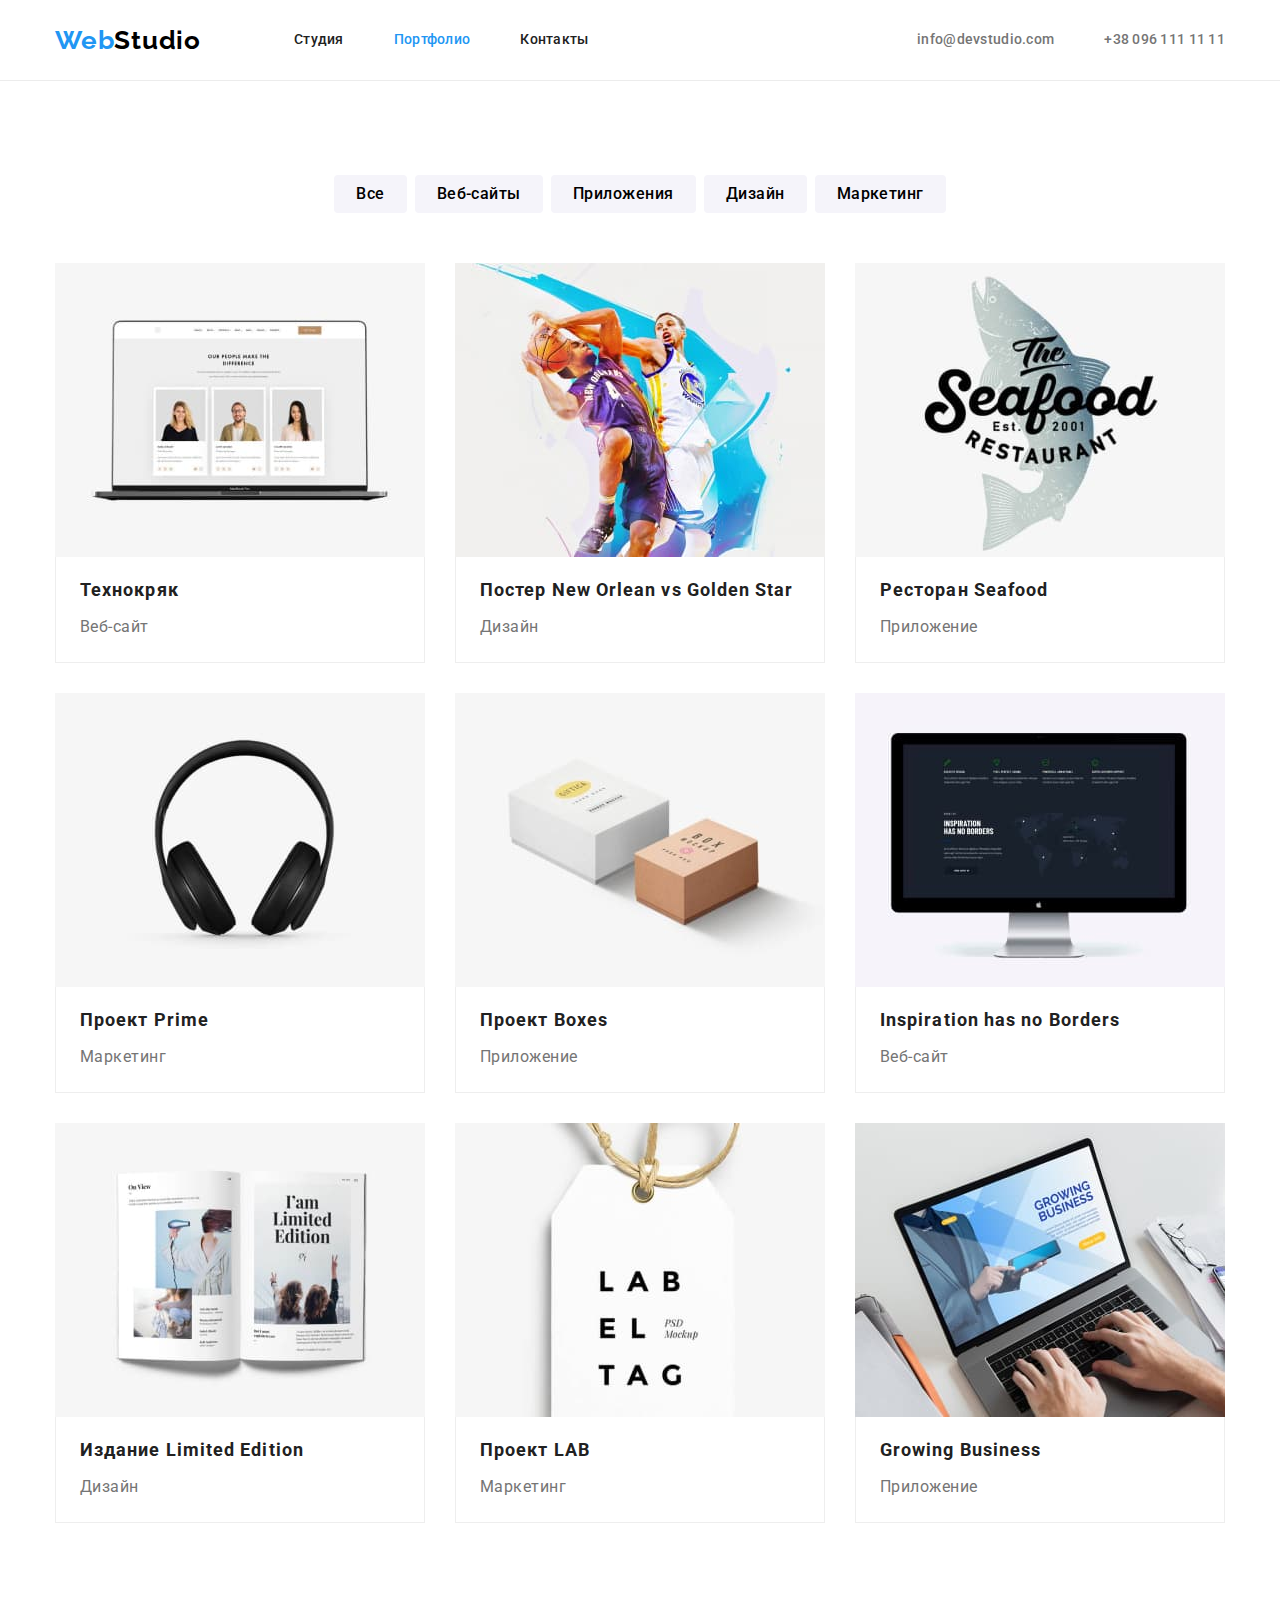
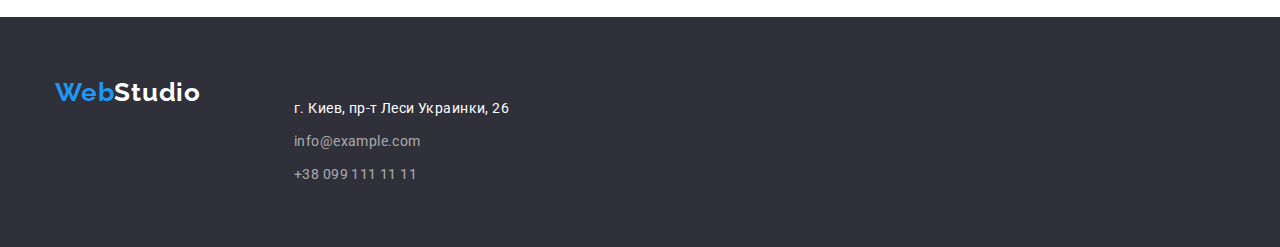
==== portfolio.html @ b8e67789 "додано фон та іконки" ====
<!DOCTYPE html>
<html lang="ru">

<head>
    <meta charset="UTF-8">
    <meta http-equiv="X-UA-Compatible" content="IE=edge">
    <meta name="viewport" content="width=device-width, initial-scale=1.0">
    <link rel="stylesheet" href="https://cdnjs.cloudflare.com/ajax/libs/modern-normalize/1.0.0/modern-normalize.min.css" />
    <link rel="stylesheet" href="./css/styles.css" />
    <link rel="preconnect" href="https://fonts.googleapis.com">
    <link rel="preconnect" href="https://fonts.gstatic.com" crossorigin>
    <link href="https://fonts.googleapis.com/css2?family=Raleway:wght@700&family=Roboto:wght@400;500;700;900&display=swap"
        rel="stylesheet">
    <title>Студия</title>
</head>

<body>
    <header class="header-frame">
        <div class="container flex-list">
            <nav class="flex-list">
                <a href="" class="logo links"><span class="logo-blue">Web</span>Studio</a>
                <ul class="flex-list list">
                    <li class="item"><a class="header-links links" href="./index.html">Студия</a></li>
                    <li class="item"><a class="header-links links active-page" href="./portfolio.html">Портфолио</a></li>
                    <li class="item"><a class="header-links links" href="">Контакты</a></li>
                </ul>
            </nav>
            <ul class="flex-list list flex-contacts">
                <li class="item"><a class="header-links links header-contacts"
                        href="mailto:info@devstudio.com">info@devstudio.com</a>
                </li>
                <li class="item"><a class="header-links links header-contacts" href="tel:+380961111111">+38 096 111 11
                        11</a></li>
            </ul>
        </div>
    </header>
    <main>
        <section class="portfolio section">
            <div class="container">
                <h1 class="hidden">Портфолио</h1>
                <ul class="portfolio-btn-list list">
                    <li class="item"><button type="button" class="portfolio-btn">Все</button></li>
                    <li class="item"><button type="button" class="portfolio-btn">Веб-сайты</button></li>
                    <li class="item"><button type="button" class="portfolio-btn">Приложения</button></li>
                    <li class="item"><button type="button" class="portfolio-btn">Дизайн</button></li>
                    <li class="item"><button type="button" class="portfolio-btn">Маркетинг</button></li>
                </ul>
                <ul class="portfolio-list list">
                    <li class="item">
                        <img class="portfolio-img" src="./images/img-p-1.jpg" alt="Технокряк" width="370">
                        <div class="portfolio-card">
                            <h2 class="portfolio-title">Технокряк</h2>
                            <p class="portfolio-text">Веб-сайт</p>
                        </div>
                    </li>
                    <li class="item">
                        <img class="portfolio-img" src="./images/img-p-2.jpg" alt="Постер New Orlean vs Golden Star" width="370">
                        <div class="portfolio-card">
                            <h2 class="portfolio-title">Постер New Orlean vs Golden Star</h2>
                            <p class="portfolio-text">Дизайн</p>
                        </div>
                    </li>
                    <li class="item">
                        <img class="portfolio-img" src="./images/img-p-3.jpg" alt="Ресторан Seafood" width="370">
                        <div class="portfolio-card">
                            <h2 class="portfolio-title">Ресторан Seafood</h2>
                            <p class="portfolio-text">Приложение</p>
                        </div>
                    </li>
                    <li class="item">
                        <img class="portfolio-img" src="./images/img-p-4.jpg" alt="Проект Prime" width="370">
                        <div class="portfolio-card">
                            <h2 class="portfolio-title">Проект Prime</h2>
                            <p class="portfolio-text">Маркетинг</p>
                        </div>
                    </li>
                    <li class="item">
                        <img class="portfolio-img" src="./images/img-p-5.jpg" alt="Проект Boxes" width="370">
                        <div class="portfolio-card">
                            <h2 class="portfolio-title">Проект Boxes</h2>
                            <p class="portfolio-text">Приложение</p>
                        </div>
                    </li>
                    <li class="item">
                        <img class="portfolio-img" src="./images/img-p-6.jpg" alt="Inspiration has no Borders" width="370">
                        <div class="portfolio-card">
                            <h2 class="portfolio-title">Inspiration has no Borders</h2>
                            <p class="portfolio-text">Веб-сайт</p>
                        </div>
                    </li>
                    <li class="item">
                        <img class="portfolio-img" src="./images/img-p-7.jpg" alt="Издание Limited Edition" width="370">
                        <div class="portfolio-card">
                            <h2 class="portfolio-title">Издание Limited Edition</h2>
                            <p class="portfolio-text">Дизайн</p>
                        </div>
                    </li>
                    <li class="item">
                        <img class="portfolio-img" src="./images/img-p-8.jpg" alt="Проект LAB" width="370">
                        <div class="portfolio-card">
                            <h2 class="portfolio-title">Проект LAB</h2>
                            <p class="portfolio-text">Маркетинг</p>
                        </div>
                    </li>
                    <li class="item">
                        <img class="portfolio-img" src="./images/img-p-9.jpg" alt="Growing Business" width="370">
                        <div class="portfolio-card">
                            <h2 class="portfolio-title">Growing Business</h2>
                            <p class="portfolio-text">Приложение</p>
                        </div>
                    </li>
                </ul>
            </div>
        </section>
    </main>
    <footer class="footer-block">
        <div class="container">
            <a href="" class="logo footer-logo links"><span class="logo-blue">Web</span>Studio</a>
            <address>
                <ul class="footer-list list">
                    <li class="item">
                        <p class="contact postmail">г. Киев, пр-т Леси Украинки, 26</p>
                    </li>
                    <li class="item"><a class="contact email-phone links"
                            href="mailto:info@example.com">info@example.com</a></li>
                    <li class="item"><a class="contact email-phone links" href="tel:+380991111111">+38 099 111 11 11</a>
                    </li>
                </ul>
            </address>
        </div>
    </footer>
</body>
   
</html>
---- css/styles.css ----
:root {
    --primary-text-color: #212121;
    --secondary-text-color: #757575;
    --blue-text-color: #2196f3;
    --white-text-color: #ffffff;
    --black-text-color: #000000;
    --primary-bg-color: #ffffff;
    --secondary-bg-color: #2f303a;
    --button-bg-color: #2196f3;
    --button-portfolio-bg-color: #f5f4fa;
}

body {
    color: var(--primary-text-color);
    background-color: var(--primary-bg-color);
    font-family: 'Roboto', sans-serif;
}

h1, h2, h3, h4, h5, h6, p, ul {
    margin: 0;
    padding: 0;
}

.list {
    list-style: none;
}

.container {
    width: 1200px;
    margin: 0 auto;
    padding: 0 15px;
}

.logo {
    display: block;
    margin-right: 93px;   
    font-family: 'Raleway', sans-serif;
    font-weight: 700;
    font-size: 26px;
    line-height: 1.19;
    letter-spacing: 0.03em;
    text-decoration: none;
    color: var(--black-text-color);
}

.logo-blue {
    color: var(--blue-text-color);
}

.flex-list {
    display: flex;
    align-items: center;
}

.header-links {
    display: block;
    padding: 32px 0;
    align-items: center;
    font-weight: 500;
    font-size: 14px;
    line-height: 1.14;
    letter-spacing: 0.02em;
    text-decoration: none;
    color: var(--primary-text-color);
}

.flex-list .item + .item {
    margin-left: 50px;
}

.flex-contacts {
    display: flex;
    margin-left: auto;
}

.header-frame {
    border-bottom: 1px solid #ECECEC ;
}

.active-page {
    color: var(--blue-text-color);
}

.links:hover,
.links:focus {
    color: var(--blue-text-color);
}

.header-contacts {
    color: var(--secondary-text-color)
}

.icon-header {
    margin-right: 10px;
}

.hero {
    max-width: 1600px;
    margin-left: auto;
    margin-right: auto;
    background-position: center;
    background-size: cover;
    background-image: linear-gradient(rgba(0, 0, 0, 0.2), rgba(47, 48, 58, 0.4)),url(../images/background.jpg);
    text-align: center;
    padding-top: 200px;
    padding-bottom: 200px;
}

.hero-title {
    display: block;
    width: 700px;
    margin-left: auto;
    margin-right: auto;
    margin-bottom: 30px;
    font-weight: 900;
    font-size: 44px;
    line-height: 1.36;
    text-align: center;
    letter-spacing: 0.06em;
    text-transform: uppercase;
    color: var(--white-text-color);
}

.hero-btn {
    width: 200px;
    height: 50px;
    border: none;
    box-shadow: 0px 4px 4px rgba(0, 0, 0, 0.15);
    border-radius: 4px;
    font-family: 'Roboto';
    font-weight: 700;
    font-size: 16px;
    line-height: 1.88;
    letter-spacing: 0.06em;
    color: var(--white-text-color);
    background-color: var(--button-bg-color);
    cursor: pointer;
}

.hero-btn:hover,
.hero-btn:focus {
    color: var(--black-text-color);
}

.section {
    padding-top: 94px;
    padding-bottom: 94px;
}

.section-title {
    margin-bottom: 50px;
    font-weight: 700;
    font-size: 36px;
    line-height: 1.17;
    text-align: center;
    letter-spacing: 0.03em;
}

.futures-icons {
    margin: 25px 100px;
}

.container-futures-icons {
    width: 270px;
    margin-bottom: 30px;
    background: #F5F4FA;
    border-radius: 4px;
}

.futures-title {
    margin-bottom: 10px;
    font-weight: 700;
    font-size: 14px;
    line-height: 1.14;
    letter-spacing: 0.03em;
    text-transform: uppercase;
}

.hidden  {
    display: none;
}

.section-list {
    display: flex;
}

.section-list .item + .item {
    margin-left: 30px;
}

.futures .section-list .item {
    width: 270px;
}

.futures-text {
    font-size: 14px;
    line-height: 1.71;
    letter-spacing: 0.03em;
    color: var(--secondary-text-color);
}

.works {
    padding-top: 0;
}

.works-img{
    display: block;
    max-width: 100%;
    height: auto;
}

.team {
    background-color: var(--button-portfolio-bg-color);
}

.team-img {
    margin-bottom: 30px;
}

.team-name {
    font-size: 16px;
    font-weight: 500;
    line-height: 1.19;
    text-align: center;
    letter-spacing: 0.03em;
}

.team-profession {
    display: block;
    margin-top: 10px;
    margin-bottom: 0px;
    font-size: 16px;
    font-weight: 400;
    color: var(--secondary-text-color);
}

.team-item {
    box-shadow: 0px 1px 3px rgba(0, 0, 0, 0.12), 0px 1px 1px rgba(0, 0, 0, 0.14), 0px 2px 1px rgba(0, 0, 0, 0.2);
    border-bottom: 1px solid #ECECEC;
    border-radius: 0px 0px 4px 4px;
    background-color: var(--primary-bg-color);
}

.team-icons {
    padding: 12px;
    background: none;
    border: none;
    border-radius: 50%;
}

.container-team-icons {
    display: flex;
    width: 206px;
    justify-content: space-between;
    margin-top: 16px;
    margin-bottom: 32px;
    margin-left: 30px;
    margin-right: 30px;
}

.clients-icons {
    margin: 16px 32px;
}

.container-clients-icons {
    width: 170px;
    border: 1px solid #AFB1B8;
    border-radius: 4px;
}

.footer-block {
    background-color: var(--secondary-bg-color);
    padding-top: 60px;
    padding-bottom: 60px;
}

.contact {
    font-size: 14px;
    line-height: 1.71;
    letter-spacing: 0.03em;
    color: var(--white-text-color);
    font-style: normal;
    text-decoration: none;
}

.postmail {
    color: var(--white-text-color);
}

.email-phone {
    color: rgba(255, 255, 255, 0.6);
}

.footer-logo {
    color: var(--white-text-color);
}

address {
    margin-top: 20px;
}

.footer-list .item + .item {
    margin-top: 9px;
}

.footer-block .container {
    display: flex;
}

.join-text {
    font-weight: 700;
    font-size: 14px;
    line-height: 1.14;
    letter-spacing: 0.03em;
    text-transform: uppercase;
    color: var(--white-text-color);
}

.footer-join {
    margin-left: 70px;
}

.container-join-icons {
    margin-top: 20px;
}

.join-icons {
    padding: 12px;
    border: none;
    border-radius: 50%;
    background: rgba(255, 255, 255, 0.1);
}

.portfolio-btn {
    padding: 6px 22px;
    font-family: 'Roboto';
    font-weight: 500;
    font-size: 16px;
    line-height: 1.62;
    text-align: center;
    letter-spacing: 0.03em;
    background-color: var(--button-portfolio-bg-color);
    border-radius: 4px;
    border: 0;
    cursor: pointer;
}

.portfolio-btn:hover,
.portfolio-btn:focus {
    color: var(--white-text-color);
    background-color: var(--button-bg-color);
}

.portfolio-title {
    font-weight: 700;
    font-size: 18px;
    line-height: 2;
    letter-spacing: 0.06em;
}

.portfolio-text {
    display: block;
    margin-top: 4px;    
    line-height: 1.88;
    letter-spacing: 0.03em;
    color: var(--secondary-text-color);
}

.portfolio-btn-list {
    display: flex;
    justify-content: center;
    align-content: flex-start;
    margin-bottom: 50px;
}

.portfolio-btn-list .item + .item{
    margin-left: 8px;
}

.portfolio-list {
    display: flex;
    flex-wrap: wrap;
    gap: 30px;
}

.portfolio-list .item {
    flex-basis: calc((100% - 60px) / 3);
}

.portfolio-card {
    padding: 20px 24px;
    width: 370px;
    margin: 0;
    margin-top: -5px;
    border-left: 1px solid #EEEEEE;
    border-right: 1px solid #EEEEEE;
    border-bottom: 1px solid #EEEEEE;
}

.portfolio-img {
    display: block;
}
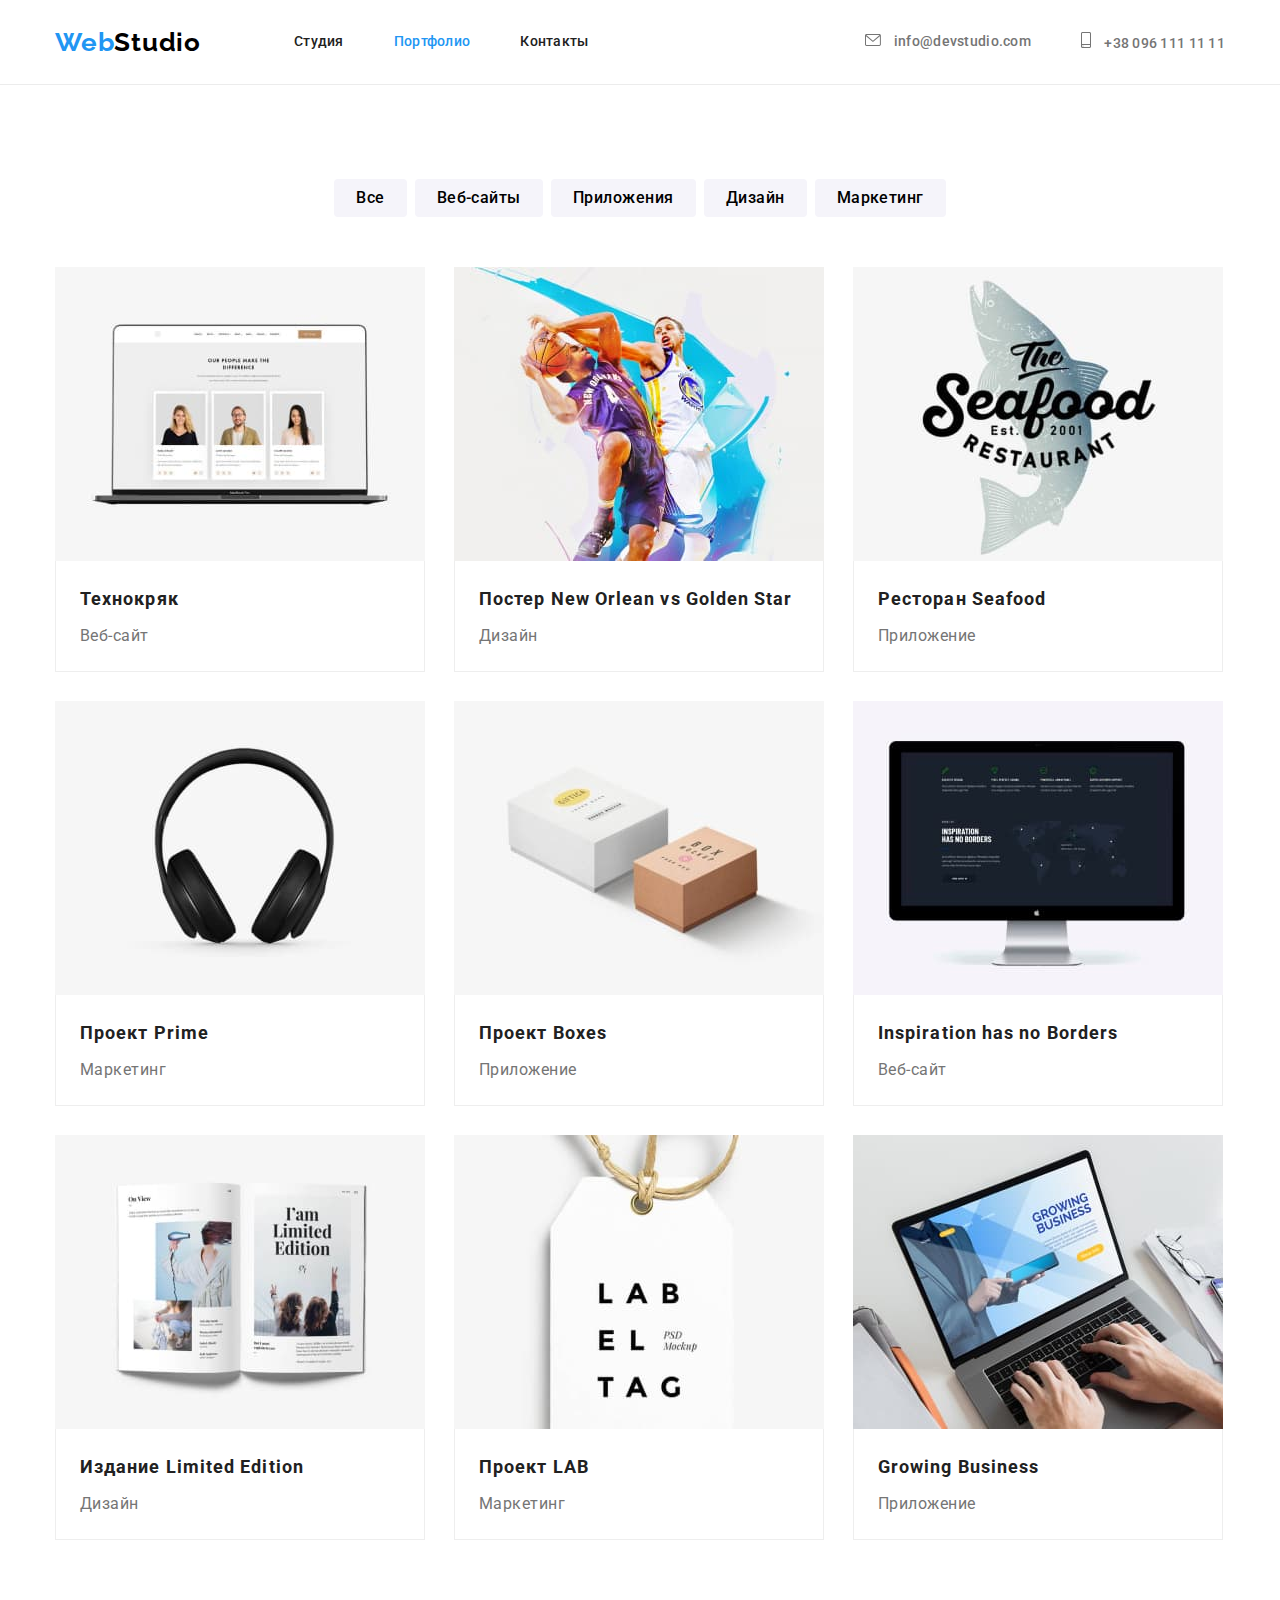
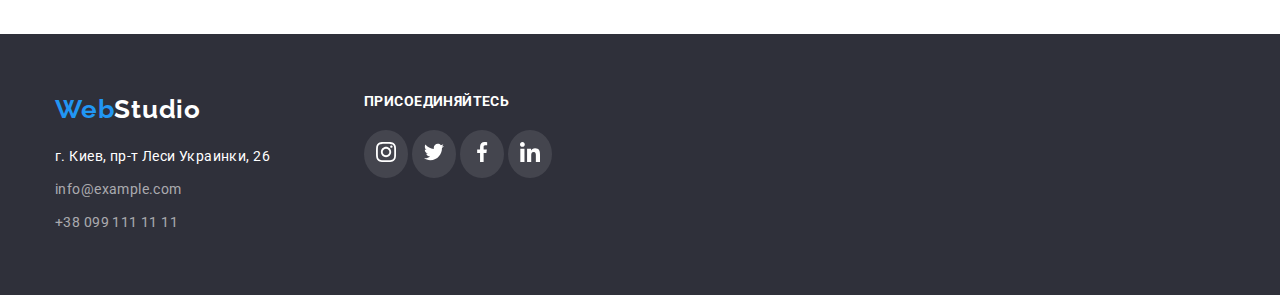
==== commit 0db03619: "виконане домашне завдання" ====
--- a/portfolio.html
+++ b/portfolio.html
@@ -26,11 +26,22 @@
                 </ul>
             </nav>
             <ul class="flex-list list flex-contacts">
-                <li class="item"><a class="header-links links header-contacts"
-                        href="mailto:info@devstudio.com">info@devstudio.com</a>
+                <li class="item">
+                    <a class="header-links links header-contacts" href="mailto:info@devstudio.com">
+                        <svg class="icon-header" width="16px" height="12px">
+                            <use href="./images/icons.svg#icon-envelope"></use>
+                        </svg>
+                        info@devstudio.com
+                    </a>
                 </li>
-                <li class="item"><a class="header-links links header-contacts" href="tel:+380961111111">+38 096 111 11
-                        11</a></li>
+                <li class="item">
+                    <a class="header-links links header-contacts" href="tel:+380961111111">
+                        <svg class="icon-header" width="10px" height="16px">
+                            <use href="./images/icons.svg#icon-smartphone"></use>
+                        </svg>
+                        +38 096 111 11 11
+                    </a>
+                </li>
             </ul>
         </div>
     </header>
@@ -115,18 +126,45 @@
     </main>
     <footer class="footer-block">
         <div class="container">
-            <a href="" class="logo footer-logo links"><span class="logo-blue">Web</span>Studio</a>
-            <address>
-                <ul class="footer-list list">
-                    <li class="item">
-                        <p class="contact postmail">г. Киев, пр-т Леси Украинки, 26</p>
-                    </li>
-                    <li class="item"><a class="contact email-phone links"
-                            href="mailto:info@example.com">info@example.com</a></li>
-                    <li class="item"><a class="contact email-phone links" href="tel:+380991111111">+38 099 111 11 11</a>
-                    </li>
-                </ul>
-            </address>
+            <div class="footer-contacts">
+                <a href="" class="logo footer-logo links"><span class="logo-blue">Web</span>Studio</a>
+                <address>
+                    <ul class="footer-list list">
+                        <li class="item">
+                            <p class="contact postmail">г. Киев, пр-т Леси Украинки, 26</p>
+                        </li>
+                        <li class="item"><a class="contact email-phone links"
+                                href="mailto:info@example.com">info@example.com</a></li>
+                        <li class="item"><a class="contact email-phone links" href="tel:+380991111111">+38 099 111 11 11</a>
+                        </li>
+                    </ul>
+                </address>
+            </div>
+            <div class="footer-join">
+                <h2 class="join-text">присоединяйтесь</h2>
+                <div class="container-join-icons">
+                    <button class="join-icons" width="44px" height="44px">
+                        <svg width="20px" height="20px">
+                            <use href="./images/icons.svg#icon-instagram-w"></use>
+                        </svg>
+                    </button>
+                    <button class="join-icons" width="44px" height="44px">
+                        <svg width="20px" height="20px">
+                            <use href="./images/icons.svg#icon-twitter-w"></use>
+                        </svg>
+                    </button>
+                    <button class="join-icons" width="44px" height="44px">
+                        <svg width="20px" height="20px">
+                            <use href="./images/icons.svg#icon-facebook-w"></use>
+                        </svg>
+                    </button>
+                    <button class="join-icons" width="44px" height="44px">
+                        <svg width="20px" height="20px">
+                            <use href="./images/icons.svg#icon-linkedin-w"></use>
+                        </svg>
+                    </button>
+                </div>
+            </div>
         </div>
     </footer>
 </body>
--- a/css/styles.css
+++ b/css/styles.css
@@ -62,6 +62,7 @@
     letter-spacing: 0.02em;
     text-decoration: none;
     color: var(--primary-text-color);
+    fill: var(--secondary-text-color);
 }
 
 .flex-list .item + .item {
@@ -84,15 +85,20 @@
 .links:hover,
 .links:focus {
     color: var(--blue-text-color);
+    fill: var(--blue-text-color);
 }
 
 .header-contacts {
-    color: var(--secondary-text-color)
+    color: var(--secondary-text-color);
 }
 
 .icon-header {
     margin-right: 10px;
 }
+
+/* .header-contacts:hover {
+    fill: var(--blue-text-color);
+} */
 
 .hero {
     max-width: 1600px;
@@ -241,12 +247,20 @@
     background-color: var(--primary-bg-color);
 }
 
+.team-icons:hover,
+.team-icons:focus {
+    background-color: var(--button-bg-color);
+    fill: var(--primary-bg-color);
+}
+
 .team-icons {
     padding: 12px;
     background: none;
     border: none;
     border-radius: 50%;
-}
+    fill: #afb1b8;
+}
+
 
 .container-team-icons {
     display: flex;
@@ -259,13 +273,22 @@
 }
 
 .clients-icons {
-    margin: 16px 32px;
+    display: block;
+    padding: 16px 32px;
 }
 
 .container-clients-icons {
     width: 170px;
     border: 1px solid #AFB1B8;
     border-radius: 4px;
+    fill: #afb1b8;
+}
+
+.container-clients-icons:hover,
+.container-clients-icons:focus {
+    background-color: var(--primary-bg-color);
+    border-color: var(--button-bg-color);
+    fill: var(--button-bg-color);
 }
 
 .footer-block {
@@ -329,6 +352,12 @@
     border: none;
     border-radius: 50%;
     background: rgba(255, 255, 255, 0.1);
+}
+
+.join-icons:hover,
+.join-icons:focus {
+    background-color: var(--button-bg-color);
+    fill: var(--primary-bg-color);
 }
 
 .portfolio-btn {
@@ -341,7 +370,7 @@
     letter-spacing: 0.03em;
     background-color: var(--button-portfolio-bg-color);
     border-radius: 4px;
-    border: 0;
+    border: none;
     cursor: pointer;
 }
 
@@ -349,6 +378,8 @@
 .portfolio-btn:focus {
     color: var(--white-text-color);
     background-color: var(--button-bg-color);
+    border: none;
+    box-shadow: 0px 3px 1px rgba(0, 0, 0, 0.1), 0px 1px 2px rgba(0, 0, 0, 0.08), 0px 2px 2px rgba(0, 0, 0, 0.12);
 }
 
 .portfolio-title {
@@ -380,18 +411,22 @@
 .portfolio-list {
     display: flex;
     flex-wrap: wrap;
-    gap: 30px;
+    gap: 29px;
 }
 
 .portfolio-list .item {
     flex-basis: calc((100% - 60px) / 3);
+}
+
+.portfolio-list .item:hover {
+    border: 1px solid #EEEEEE;
+    box-shadow: 0px 1px 1px rgba(0, 0, 0, 0.12), 0px 4px 4px rgba(0, 0, 0, 0.06), 1px 4px 6px rgba(0, 0, 0, 0.16);
 }
 
 .portfolio-card {
     padding: 20px 24px;
     width: 370px;
     margin: 0;
-    margin-top: -5px;
     border-left: 1px solid #EEEEEE;
     border-right: 1px solid #EEEEEE;
     border-bottom: 1px solid #EEEEEE;
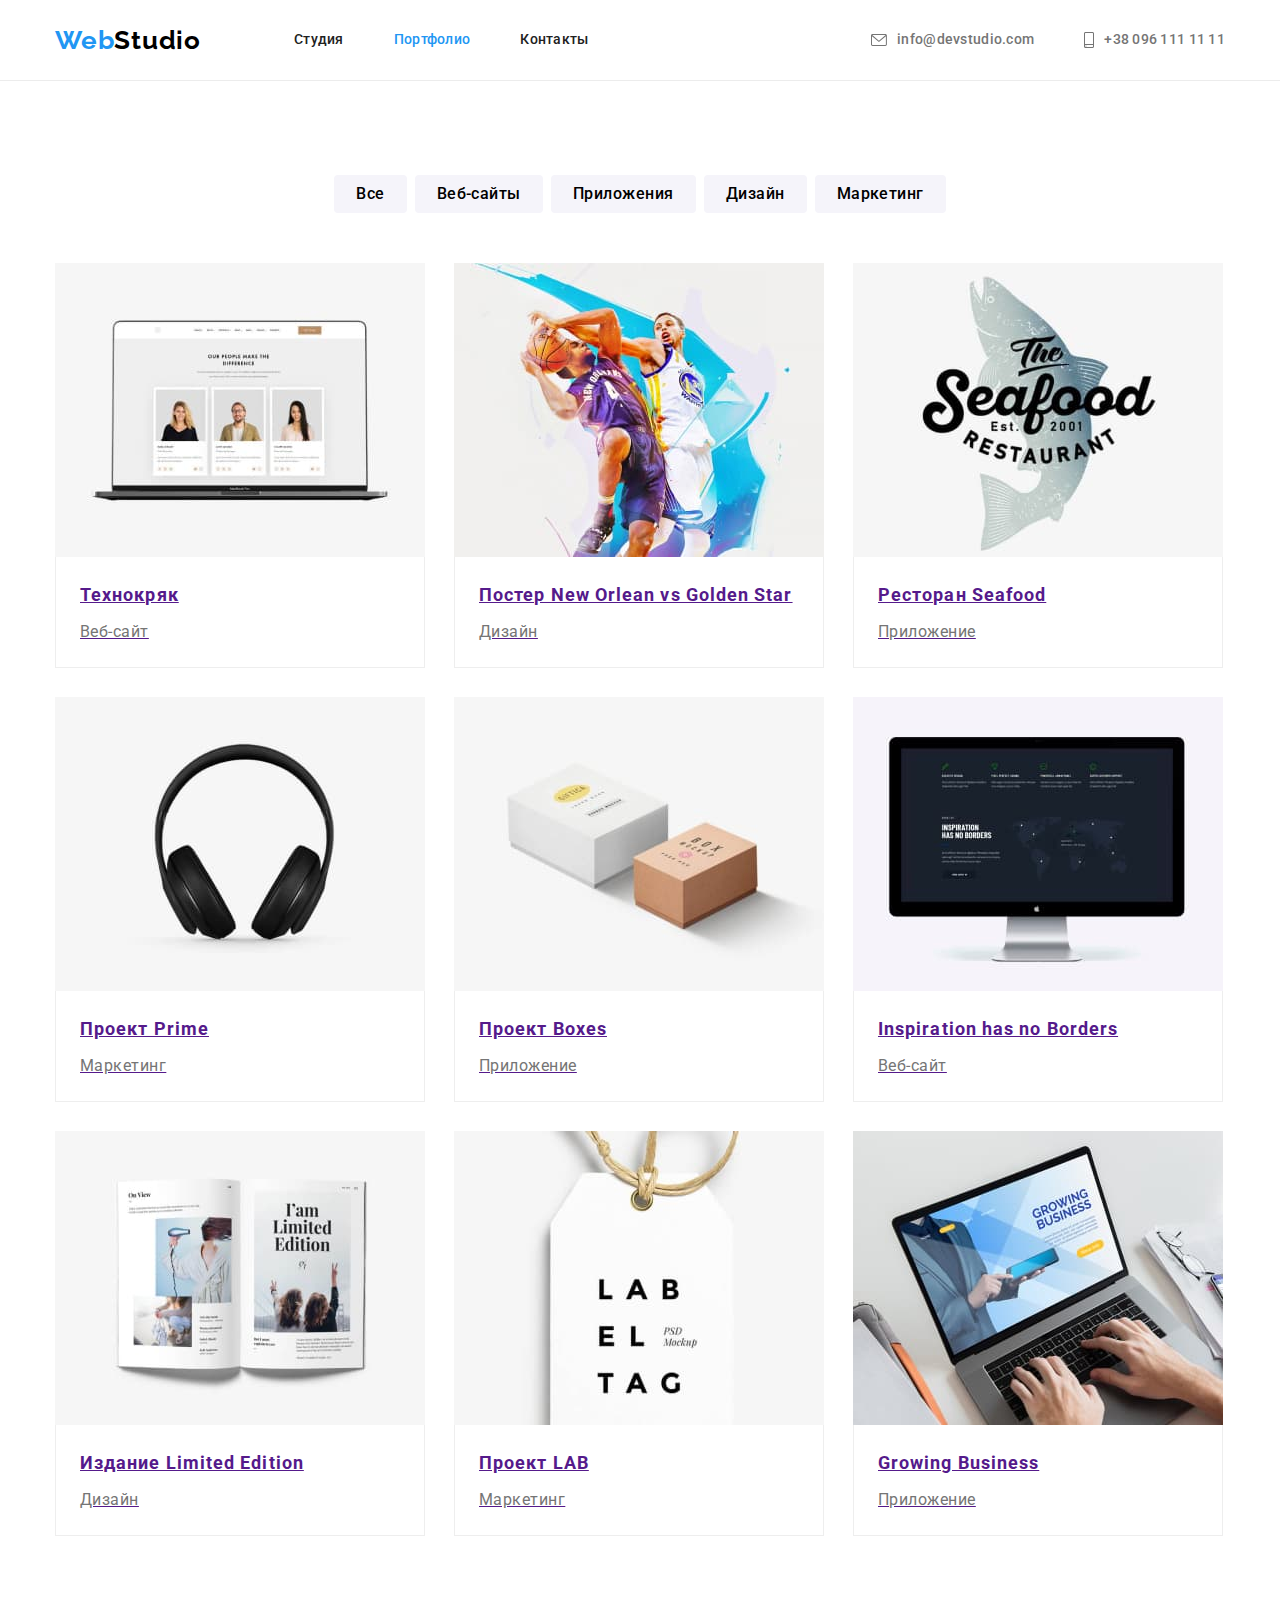
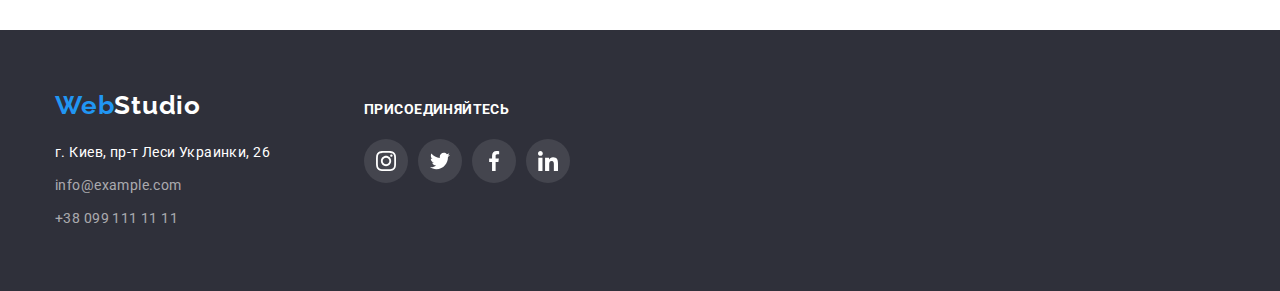
==== commit 56067ef1: "внесено зміни щодо зауважень" ====
--- a/portfolio.html
+++ b/portfolio.html
@@ -28,7 +28,7 @@
             <ul class="flex-list list flex-contacts">
                 <li class="item">
                     <a class="header-links links header-contacts" href="mailto:info@devstudio.com">
-                        <svg class="icon-header" width="16px" height="12px">
+                        <svg class="icon-header" width="16" height="12">
                             <use href="./images/icons.svg#icon-envelope"></use>
                         </svg>
                         info@devstudio.com
@@ -36,7 +36,7 @@
                 </li>
                 <li class="item">
                     <a class="header-links links header-contacts" href="tel:+380961111111">
-                        <svg class="icon-header" width="10px" height="16px">
+                        <svg class="icon-header" width="10" height="16">
                             <use href="./images/icons.svg#icon-smartphone"></use>
                         </svg>
                         +38 096 111 11 11
@@ -58,67 +58,85 @@
                 </ul>
                 <ul class="portfolio-list list">
                     <li class="item">
-                        <img class="portfolio-img" src="./images/img-p-1.jpg" alt="Технокряк" width="370">
-                        <div class="portfolio-card">
-                            <h2 class="portfolio-title">Технокряк</h2>
-                            <p class="portfolio-text">Веб-сайт</p>
-                        </div>
+                        <a class="portfolio-block" href="">
+                            <img class="portfolio-img" src="./images/img-p-1.jpg" alt="Технокряк" width="370">
+                            <div class="portfolio-card">
+                                <h2 class="portfolio-title">Технокряк</h2>
+                                <p class="portfolio-text">Веб-сайт</p>
+                            </div>
+                        </a>
                     </li>
                     <li class="item">
-                        <img class="portfolio-img" src="./images/img-p-2.jpg" alt="Постер New Orlean vs Golden Star" width="370">
-                        <div class="portfolio-card">
-                            <h2 class="portfolio-title">Постер New Orlean vs Golden Star</h2>
-                            <p class="portfolio-text">Дизайн</p>
-                        </div>
+                        <a class="portfolio-block" href="">
+                            <img class="portfolio-img" src="./images/img-p-2.jpg" alt="Постер New Orlean vs Golden Star" width="370">
+                            <div class="portfolio-card">
+                                <h2 class="portfolio-title">Постер New Orlean vs Golden Star</h2>
+                                <p class="portfolio-text">Дизайн</p>
+                            </div>
+                        </a>
                     </li>
                     <li class="item">
-                        <img class="portfolio-img" src="./images/img-p-3.jpg" alt="Ресторан Seafood" width="370">
-                        <div class="portfolio-card">
-                            <h2 class="portfolio-title">Ресторан Seafood</h2>
-                            <p class="portfolio-text">Приложение</p>
-                        </div>
+                        <a class="portfolio-block" href="">
+                            <img class="portfolio-img" src="./images/img-p-3.jpg" alt="Ресторан Seafood" width="370">
+                            <div class="portfolio-card">
+                                <h2 class="portfolio-title">Ресторан Seafood</h2>
+                                <p class="portfolio-text">Приложение</p>
+                            </div>
+                        </a>
                     </li>
                     <li class="item">
-                        <img class="portfolio-img" src="./images/img-p-4.jpg" alt="Проект Prime" width="370">
-                        <div class="portfolio-card">
-                            <h2 class="portfolio-title">Проект Prime</h2>
-                            <p class="portfolio-text">Маркетинг</p>
-                        </div>
+                        <a class="portfolio-block" href="">
+                            <img class="portfolio-img" src="./images/img-p-4.jpg" alt="Проект Prime" width="370">
+                            <div class="portfolio-card">
+                                <h2 class="portfolio-title">Проект Prime</h2>
+                                <p class="portfolio-text">Маркетинг</p>
+                            </div>
+                        </a>
                     </li>
                     <li class="item">
-                        <img class="portfolio-img" src="./images/img-p-5.jpg" alt="Проект Boxes" width="370">
-                        <div class="portfolio-card">
-                            <h2 class="portfolio-title">Проект Boxes</h2>
-                            <p class="portfolio-text">Приложение</p>
-                        </div>
+                        <a class="portfolio-block" href="">
+                            <img class="portfolio-img" src="./images/img-p-5.jpg" alt="Проект Boxes" width="370">
+                            <div class="portfolio-card">
+                                <h2 class="portfolio-title">Проект Boxes</h2>
+                                <p class="portfolio-text">Приложение</p>
+                            </div>
+                        </a>
                     </li>
                     <li class="item">
-                        <img class="portfolio-img" src="./images/img-p-6.jpg" alt="Inspiration has no Borders" width="370">
-                        <div class="portfolio-card">
-                            <h2 class="portfolio-title">Inspiration has no Borders</h2>
-                            <p class="portfolio-text">Веб-сайт</p>
-                        </div>
+                        <a class="portfolio-block" href="">
+                            <img class="portfolio-img" src="./images/img-p-6.jpg" alt="Inspiration has no Borders" width="370">
+                            <div class="portfolio-card">
+                                <h2 class="portfolio-title">Inspiration has no Borders</h2>
+                                <p class="portfolio-text">Веб-сайт</p>
+                            </div>
+                        </a>
                     </li>
                     <li class="item">
-                        <img class="portfolio-img" src="./images/img-p-7.jpg" alt="Издание Limited Edition" width="370">
-                        <div class="portfolio-card">
-                            <h2 class="portfolio-title">Издание Limited Edition</h2>
-                            <p class="portfolio-text">Дизайн</p>
-                        </div>
+                        <a class="portfolio-block" href="">
+                            <img class="portfolio-img" src="./images/img-p-7.jpg" alt="Издание Limited Edition" width="370">
+                            <div class="portfolio-card">
+                                <h2 class="portfolio-title">Издание Limited Edition</h2>
+                                <p class="portfolio-text">Дизайн</p>
+                            </div>
+                        </a>
                     </li>
                     <li class="item">
-                        <img class="portfolio-img" src="./images/img-p-8.jpg" alt="Проект LAB" width="370">
-                        <div class="portfolio-card">
-                            <h2 class="portfolio-title">Проект LAB</h2>
-                            <p class="portfolio-text">Маркетинг</p>
-                        </div>
+                        <a class="portfolio-block" href="">
+                            <img class="portfolio-img" src="./images/img-p-8.jpg" alt="Проект LAB" width="370">
+                            <div class="portfolio-card">
+                                <h2 class="portfolio-title">Проект LAB</h2>
+                                <p class="portfolio-text">Маркетинг</p>
+                            </div>
+                        </a>
                     </li>
                     <li class="item">
-                        <img class="portfolio-img" src="./images/img-p-9.jpg" alt="Growing Business" width="370">
-                        <div class="portfolio-card">
-                            <h2 class="portfolio-title">Growing Business</h2>
-                            <p class="portfolio-text">Приложение</p>
-                        </div>
+                        <a class="portfolio-block" href="">
+                            <img class="portfolio-img" src="./images/img-p-9.jpg" alt="Growing Business" width="370">
+                            <div class="portfolio-card">
+                                <h2 class="portfolio-title">Growing Business</h2>
+                                <p class="portfolio-text">Приложение</p>
+                            </div>
+                        </a>
                     </li>
                 </ul>
             </div>
@@ -141,28 +159,28 @@
                 </address>
             </div>
             <div class="footer-join">
-                <h2 class="join-text">присоединяйтесь</h2>
+                <strong class="join-text">присоединяйтесь</strong>
                 <div class="container-join-icons">
-                    <button class="join-icons" width="44px" height="44px">
-                        <svg width="20px" height="20px">
+                    <a class="join-icons">
+                        <svg width="20" height="20">
                             <use href="./images/icons.svg#icon-instagram-w"></use>
                         </svg>
-                    </button>
-                    <button class="join-icons" width="44px" height="44px">
-                        <svg width="20px" height="20px">
+                    </a>
+                    <a class="join-icons">
+                        <svg width="20" height="20">
                             <use href="./images/icons.svg#icon-twitter-w"></use>
                         </svg>
-                    </button>
-                    <button class="join-icons" width="44px" height="44px">
-                        <svg width="20px" height="20px">
+                    </a>
+                    <a class="join-icons">
+                        <svg width="20" height="20">
                             <use href="./images/icons.svg#icon-facebook-w"></use>
                         </svg>
-                    </button>
-                    <button class="join-icons" width="44px" height="44px">
-                        <svg width="20px" height="20px">
+                    </a>
+                    <a class="join-icons">
+                        <svg width="20" height="20">
                             <use href="./images/icons.svg#icon-linkedin-w"></use>
                         </svg>
-                    </button>
+                    </a>
                 </div>
             </div>
         </div>
--- a/css/styles.css
+++ b/css/styles.css
@@ -53,7 +53,7 @@
 }
 
 .header-links {
-    display: block;
+    display: flex;
     padding: 32px 0;
     align-items: center;
     font-weight: 500;
@@ -162,12 +162,12 @@
     letter-spacing: 0.03em;
 }
 
-.futures-icons {
-    margin: 25px 100px;
-}
-
 .container-futures-icons {
+    display: flex;
+    align-items: center;
+    justify-content: center;
     width: 270px;
+    height: 120px;
     margin-bottom: 30px;
     background: #F5F4FA;
     border-radius: 4px;
@@ -254,7 +254,11 @@
 }
 
 .team-icons {
-    padding: 12px;
+    display: flex;
+    width: 44px;
+    height: 44px;
+    align-items: center;
+    justify-content: center;
     background: none;
     border: none;
     border-radius: 50%;
@@ -268,17 +272,16 @@
     justify-content: space-between;
     margin-top: 16px;
     margin-bottom: 32px;
-    margin-left: 30px;
-    margin-right: 30px;
-}
-
-.clients-icons {
-    display: block;
-    padding: 16px 32px;
+    margin-left: auto;
+    margin-right: auto;
 }
 
 .container-clients-icons {
+    display: flex;
+    align-items: center;
+    justify-content: center;
     width: 170px;
+    height: 92px;
     border: 1px solid #AFB1B8;
     border-radius: 4px;
     fill: #afb1b8;
@@ -328,6 +331,7 @@
 
 .footer-block .container {
     display: flex;
+    align-items: baseline;
 }
 
 .join-text {
@@ -344,11 +348,20 @@
 }
 
 .container-join-icons {
+    display: flex;
     margin-top: 20px;
 }
 
+.join-icons + .join-icons {
+    margin-left: 10px;
+}
+
 .join-icons {
-    padding: 12px;
+    display: flex;
+    align-items: center;
+    justify-content: center;
+    width: 44px;
+    height: 44px;
     border: none;
     border-radius: 50%;
     background: rgba(255, 255, 255, 0.1);
@@ -418,11 +431,6 @@
     flex-basis: calc((100% - 60px) / 3);
 }
 
-.portfolio-list .item:hover {
-    border: 1px solid #EEEEEE;
-    box-shadow: 0px 1px 1px rgba(0, 0, 0, 0.12), 0px 4px 4px rgba(0, 0, 0, 0.06), 1px 4px 6px rgba(0, 0, 0, 0.16);
-}
-
 .portfolio-card {
     padding: 20px 24px;
     width: 370px;
@@ -434,4 +442,12 @@
 
 .portfolio-img {
     display: block;
+}
+
+.portfolio-block {
+    display: block;
+}
+
+.portfolio-block:hover {
+    box-shadow: 0px 1px 1px rgba(0, 0, 0, 0.12), 0px 4px 4px rgba(0, 0, 0, 0.06), 1px 4px 6px rgba(0, 0, 0, 0.16);
 }